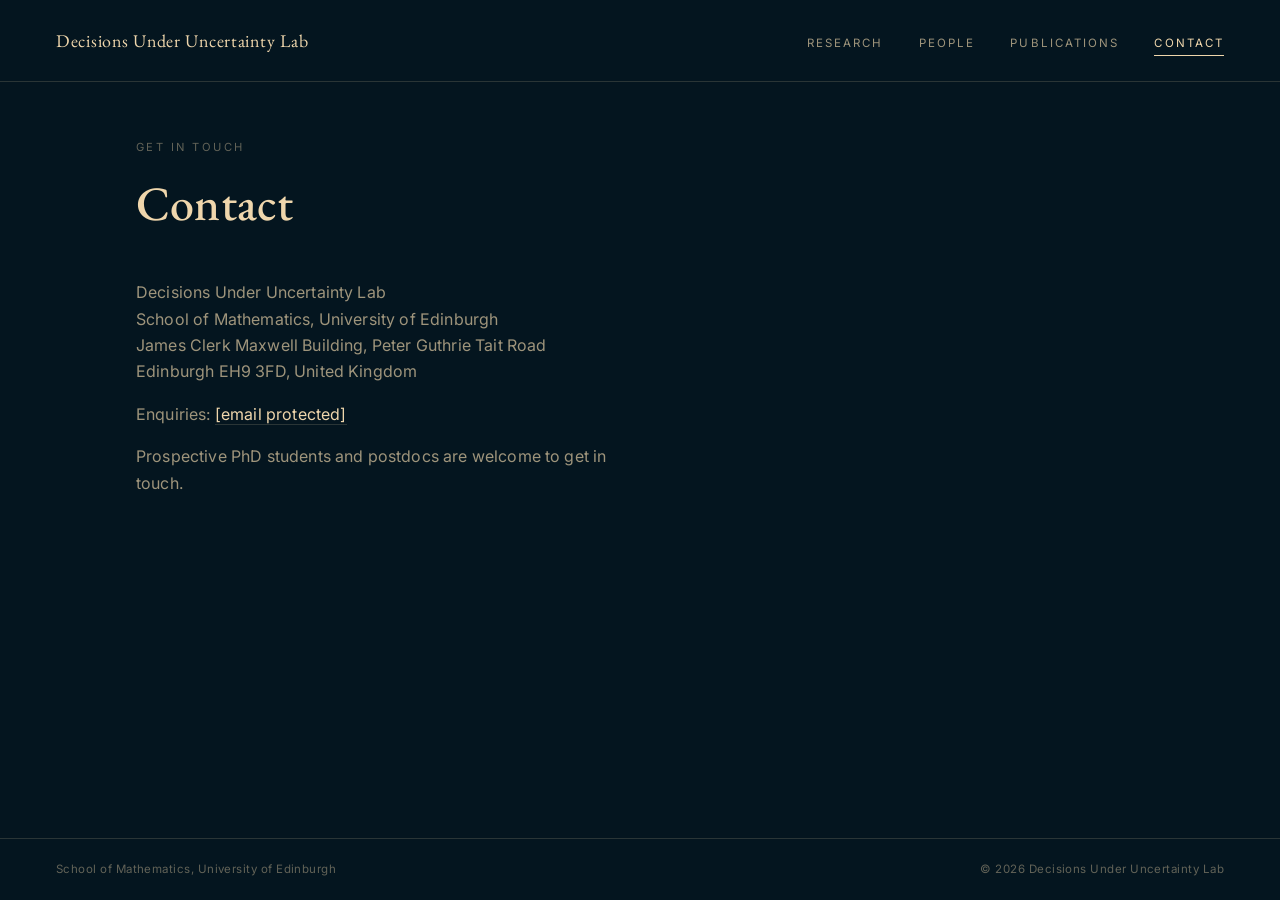
==== contact.html @ be4ba287 "Initial site: pages, styles, README" ====
<!doctype html>
<html lang="en">
<head>
<meta charset="utf-8">
<meta name="viewport" content="width=device-width, initial-scale=1">
<title>Contact · Decisions Under Uncertainty Lab</title>
<link rel="preconnect" href="https://fonts.googleapis.com">
<link rel="preconnect" href="https://fonts.gstatic.com" crossorigin>
<link href="https://fonts.googleapis.com/css2?family=EB+Garamond:ital,wght@0,400;0,500;1,400&family=Inter:wght@300;400;500&display=swap" rel="stylesheet">
<link rel="stylesheet" href="style.css">
</head>
<body>
<header class="site-header">
  <a class="wordmark" href="index.html">Decisions Under Uncertainty Lab</a>
  <nav class="site-nav">
    <a href="research.html">Research</a>
    <a href="people.html">People</a>
    <a href="publications.html">Publications</a>
    <a href="contact.html" class="active">Contact</a>
  </nav>
</header>
<main>
  <div class="wrap">
    <div class="page-head"><p class="eyebrow">Get in Touch</p><h1>Contact</h1></div>
    <div class="prose">
      <p>Decisions Under Uncertainty Lab<br>
      School of Mathematics, University of Edinburgh<br>
      James Clerk Maxwell Building, Peter Guthrie Tait Road<br>
      Edinburgh EH9 3FD, United Kingdom</p>
      <p>Enquiries: <a href="mailto:[email protected]">[email protected]</a></p>
      <p>Prospective PhD students and postdocs are welcome to get in touch.</p>
    </div>
  </div>
</main>
<footer class="site-footer">
  <span>School of Mathematics, University of Edinburgh</span>
  <span>© 2026 Decisions Under Uncertainty Lab</span>
</footer>
</body>
</html>
---- style.css ----
/* Decisions Under Uncertainty Lab — base styles */
/* Palette: ink #04151F · moss #183A37 · cream #EFD6AC */

:root{
  --ink:#04151F;
  --moss:#183A37;
  --cream:#EFD6AC;
  --cream-dim:rgba(239,214,172,0.66);
  --cream-faint:rgba(239,214,172,0.40);
  --hairline:rgba(239,214,172,0.16);
  --maxw:1120px;
  --pad:clamp(1.5rem,5vw,3.5rem);
}

*{box-sizing:border-box;border-radius:0;}
html{-webkit-text-size-adjust:100%;}
body{
  margin:0;
  background:var(--ink);
  color:var(--cream);
  font-family:"Inter",system-ui,-apple-system,"Segoe UI",Roboto,sans-serif;
  font-size:16px;
  font-weight:400;
  line-height:1.65;
  letter-spacing:0.01em;
  -webkit-font-smoothing:antialiased;
  text-rendering:optimizeLegibility;
  display:flex;
  flex-direction:column;
  min-height:100vh;
}

img{display:block;max-width:100%;border-radius:0;}
a{color:var(--cream);text-decoration:none;}

h1,h2,h3,h4{
  font-family:"EB Garamond",Georgia,serif;
  font-weight:500;
  line-height:1.12;
  margin:0;
  letter-spacing:0.005em;
}

.eyebrow{
  font-size:0.7rem;
  text-transform:uppercase;
  letter-spacing:0.22em;
  color:var(--cream-faint);
  margin:0 0 1.3rem;
  font-weight:400;
}

/* ---------- header ---------- */
.site-header{
  display:flex;
  align-items:baseline;
  justify-content:space-between;
  gap:1.5rem;
  padding:1.6rem var(--pad);
  border-bottom:1px solid var(--hairline);
  flex-wrap:wrap;
}
.wordmark{
  font-family:"EB Garamond",serif;
  font-size:1.12rem;
  letter-spacing:0.04em;
  white-space:nowrap;
}
.site-nav{display:flex;gap:2.2rem;}
.site-nav a{
  font-size:0.72rem;
  text-transform:uppercase;
  letter-spacing:0.18em;
  color:var(--cream-dim);
  padding-bottom:2px;
  transition:color .2s ease;
}
.site-nav a:hover{color:var(--cream);}
.site-nav a.active{color:var(--cream);border-bottom:1px solid var(--cream);}

/* ---------- layout ---------- */
main{flex:1 0 auto;}
.wrap{max-width:var(--maxw);margin:0 auto;padding:var(--pad);width:100%;}

/* ---------- home hero ---------- */
.home main{display:flex;align-items:center;}
.hero{max-width:720px;}
.hero h1{font-size:clamp(2.7rem,6.5vw,4.8rem);margin:0.2rem 0 1.6rem;}
.hero .lede{font-size:1.18rem;line-height:1.55;color:var(--cream-dim);max-width:46ch;}

/* ---------- page heads ---------- */
.page-head{margin-bottom:3rem;}
.page-head h1{font-size:clamp(2.1rem,4.5vw,3rem);}

/* ---------- people ---------- */
.role-group{margin-bottom:3rem;}
.role-label{
  font-size:0.7rem;text-transform:uppercase;letter-spacing:0.22em;
  color:var(--cream-faint);
  padding-bottom:0.9rem;margin-bottom:1.8rem;
  border-bottom:1px solid var(--hairline);
}
.people{display:grid;grid-template-columns:repeat(auto-fill,minmax(180px,1fr));gap:2.2rem 2rem;}
.person img{
  width:100%;
  aspect-ratio:4/5;
  object-fit:cover;
  filter:grayscale(100%) contrast(1.02);
  background:var(--moss);
  transition:filter .3s ease;
}
.person:hover img{filter:grayscale(100%) brightness(1.08);}
.person h3{font-size:1.15rem;margin:0.9rem 0 0.15rem;}
.person p{font-size:0.82rem;color:var(--cream-dim);margin:0;}

/* ---------- research ---------- */
.pillars{display:grid;grid-template-columns:repeat(auto-fit,minmax(240px,1fr));gap:2.4rem;}
.pillar{border-top:1px solid var(--hairline);padding-top:1.2rem;}
.pillar h3{font-size:1.4rem;margin-bottom:0.6rem;}
.pillar p{color:var(--cream-dim);font-size:0.95rem;margin:0;}
.applications{margin-top:3.5rem;border-top:1px solid var(--hairline);padding-top:1.6rem;}
.applications .eyebrow{margin-bottom:1rem;}
.app-list{display:flex;flex-wrap:wrap;gap:0.6rem 1.6rem;color:var(--cream-dim);font-size:0.95rem;}

/* ---------- prose ---------- */
.prose p{color:var(--cream-dim);max-width:52ch;}
.prose a{border-bottom:1px solid var(--hairline);}
.prose a:hover{border-color:var(--cream);}

/* ---------- footer ---------- */
.site-footer{
  flex-shrink:0;
  display:flex;justify-content:space-between;gap:1rem;flex-wrap:wrap;
  padding:1.3rem var(--pad);
  border-top:1px solid var(--hairline);
  font-size:0.72rem;letter-spacing:0.04em;color:var(--cream-faint);
}

/* ---------- responsive ---------- */
@media (max-width:620px){
  .site-header{flex-direction:column;align-items:flex-start;gap:1rem;}
  .site-nav{gap:1.4rem;flex-wrap:wrap;}
  .home main{align-items:flex-start;}
}
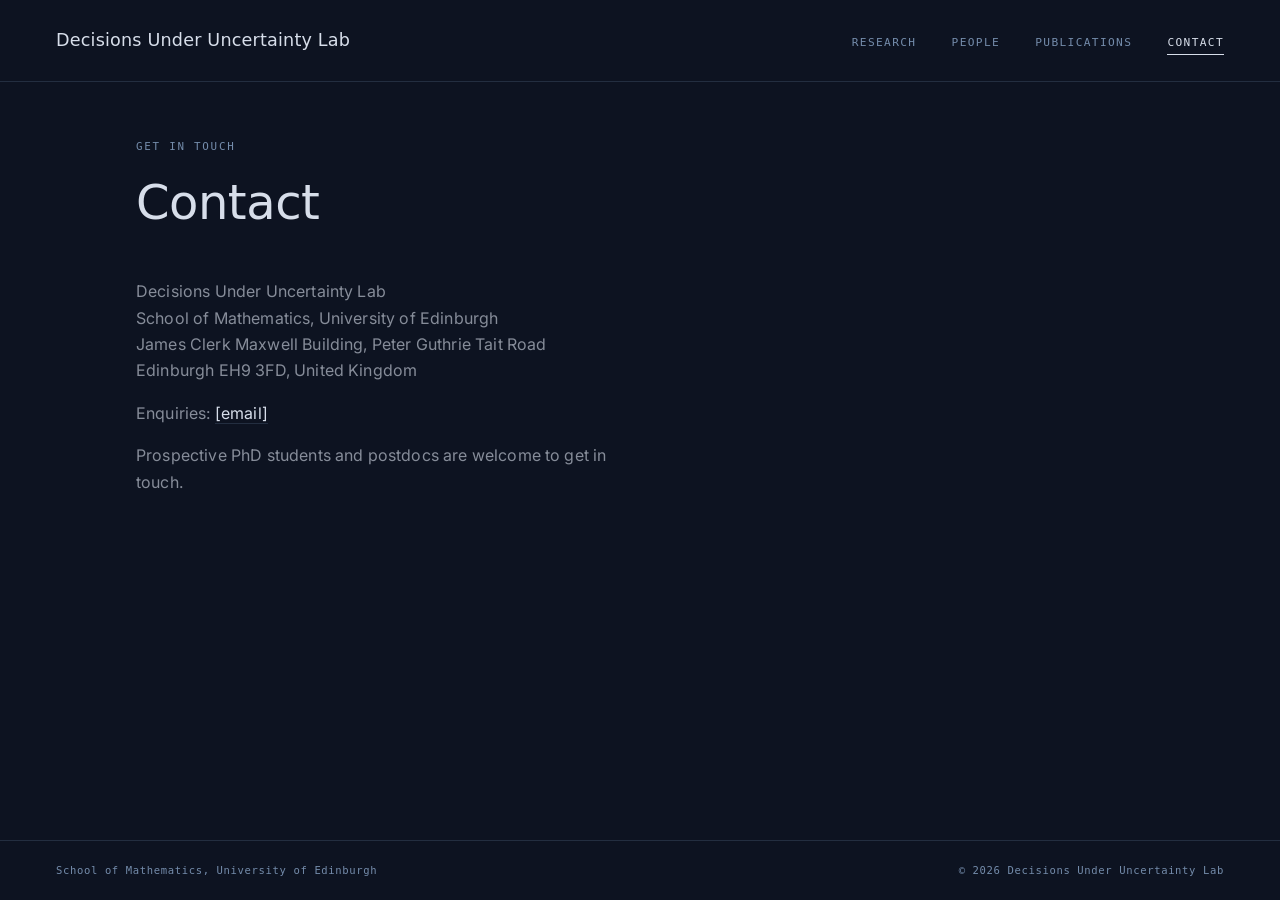
==== commit efa50c52: "minor changes" ====
--- a/contact.html
+++ b/contact.html
@@ -27,7 +27,7 @@
       School of Mathematics, University of Edinburgh<br>
       James Clerk Maxwell Building, Peter Guthrie Tait Road<br>
       Edinburgh EH9 3FD, United Kingdom</p>
-      <p>Enquiries: <a href="mailto:[email protected]">[email protected]</a></p>
+      <p>Enquiries: <a href="mailto:[email protected]">[email]</a></p>
       <p>Prospective PhD students and postdocs are welcome to get in touch.</p>
     </div>
   </div>
--- a/style.css
+++ b/style.css
@@ -1,13 +1,23 @@
 /* Decisions Under Uncertainty Lab — base styles */
-/* Palette: ink #04151F · moss #183A37 · cream #EFD6AC */
+/* Palette: ink-black #0D1321 · deep-space-blue #1D2D44 · blue-slate #3E5C76 · dusty-denim #748CAB */
 
 :root{
-  --ink:#04151F;
-  --moss:#183A37;
-  --cream:#EFD6AC;
-  --cream-dim:rgba(239,214,172,0.66);
-  --cream-faint:rgba(239,214,172,0.40);
-  --hairline:rgba(239,214,172,0.16);
+  /* core palette */
+  --ink-black:#0D1321;        /* page background */
+  --deep-space-blue:#1D2D44;  /* raised surfaces, portrait backing */
+  --blue-slate:#3E5C76;       /* borders, dividers, mid accents */
+  --dusty-denim:#748CAB;      /* secondary text, labels, nav */
+  --mist:#D7DEEA;             /* primary text + headings (added: palette has no light tone) */
+
+  /* derived */
+  --text-dim:rgba(215,222,234,0.60);
+  --hairline:rgba(116,140,171,0.22);
+
+  /* fonts */
+  --font-display:"Space Grotesk","Segoe UI",system-ui,sans-serif;
+  --font-body:"Inter",system-ui,-apple-system,"Segoe UI",Roboto,sans-serif;
+  --font-mono:"IBM Plex Mono",ui-monospace,"SFMono-Regular",Menlo,monospace;
+
   --maxw:1120px;
   --pad:clamp(1.5rem,5vw,3.5rem);
 }
@@ -16,9 +26,9 @@
 html{-webkit-text-size-adjust:100%;}
 body{
   margin:0;
-  background:var(--ink);
-  color:var(--cream);
-  font-family:"Inter",system-ui,-apple-system,"Segoe UI",Roboto,sans-serif;
+  background:var(--ink-black);
+  color:var(--mist);
+  font-family:var(--font-body);
   font-size:16px;
   font-weight:400;
   line-height:1.65;
@@ -31,21 +41,22 @@
 }
 
 img{display:block;max-width:100%;border-radius:0;}
-a{color:var(--cream);text-decoration:none;}
+a{color:var(--mist);text-decoration:none;}
 
 h1,h2,h3,h4{
-  font-family:"EB Garamond",Georgia,serif;
+  font-family:var(--font-display);
   font-weight:500;
   line-height:1.12;
+  letter-spacing:-0.01em;
   margin:0;
-  letter-spacing:0.005em;
 }
 
 .eyebrow{
-  font-size:0.7rem;
+  font-family:var(--font-mono);
+  font-size:0.68rem;
   text-transform:uppercase;
-  letter-spacing:0.22em;
-  color:var(--cream-faint);
+  letter-spacing:0.16em;
+  color:var(--dusty-denim);
   margin:0 0 1.3rem;
   font-weight:400;
 }
@@ -61,22 +72,24 @@
   flex-wrap:wrap;
 }
 .wordmark{
-  font-family:"EB Garamond",serif;
-  font-size:1.12rem;
-  letter-spacing:0.04em;
+  font-family:var(--font-display);
+  font-size:1.1rem;
+  font-weight:500;
+  letter-spacing:0.01em;
   white-space:nowrap;
 }
 .site-nav{display:flex;gap:2.2rem;}
 .site-nav a{
-  font-size:0.72rem;
+  font-family:var(--font-mono);
+  font-size:0.7rem;
   text-transform:uppercase;
-  letter-spacing:0.18em;
-  color:var(--cream-dim);
+  letter-spacing:0.12em;
+  color:var(--dusty-denim);
   padding-bottom:2px;
   transition:color .2s ease;
 }
-.site-nav a:hover{color:var(--cream);}
-.site-nav a.active{color:var(--cream);border-bottom:1px solid var(--cream);}
+.site-nav a:hover{color:var(--mist);}
+.site-nav a.active{color:var(--mist);border-bottom:1px solid var(--mist);}
 
 /* ---------- layout ---------- */
 main{flex:1 0 auto;}
@@ -86,7 +99,7 @@
 .home main{display:flex;align-items:center;}
 .hero{max-width:720px;}
 .hero h1{font-size:clamp(2.7rem,6.5vw,4.8rem);margin:0.2rem 0 1.6rem;}
-.hero .lede{font-size:1.18rem;line-height:1.55;color:var(--cream-dim);max-width:46ch;}
+.hero .lede{font-size:1.18rem;line-height:1.55;color:var(--text-dim);max-width:46ch;}
 
 /* ---------- page heads ---------- */
 .page-head{margin-bottom:3rem;}
@@ -95,8 +108,9 @@
 /* ---------- people ---------- */
 .role-group{margin-bottom:3rem;}
 .role-label{
-  font-size:0.7rem;text-transform:uppercase;letter-spacing:0.22em;
-  color:var(--cream-faint);
+  font-family:var(--font-mono);
+  font-size:0.68rem;text-transform:uppercase;letter-spacing:0.16em;
+  color:var(--dusty-denim);
   padding-bottom:0.9rem;margin-bottom:1.8rem;
   border-bottom:1px solid var(--hairline);
 }
@@ -106,26 +120,26 @@
   aspect-ratio:4/5;
   object-fit:cover;
   filter:grayscale(100%) contrast(1.02);
-  background:var(--moss);
+  background:var(--deep-space-blue);
   transition:filter .3s ease;
 }
-.person:hover img{filter:grayscale(100%) brightness(1.08);}
+.person:hover img{filter:grayscale(100%) brightness(1.1);}
 .person h3{font-size:1.15rem;margin:0.9rem 0 0.15rem;}
-.person p{font-size:0.82rem;color:var(--cream-dim);margin:0;}
+.person p{font-size:0.82rem;color:var(--dusty-denim);margin:0;}
 
 /* ---------- research ---------- */
 .pillars{display:grid;grid-template-columns:repeat(auto-fit,minmax(240px,1fr));gap:2.4rem;}
 .pillar{border-top:1px solid var(--hairline);padding-top:1.2rem;}
 .pillar h3{font-size:1.4rem;margin-bottom:0.6rem;}
-.pillar p{color:var(--cream-dim);font-size:0.95rem;margin:0;}
+.pillar p{color:var(--text-dim);font-size:0.95rem;margin:0;}
 .applications{margin-top:3.5rem;border-top:1px solid var(--hairline);padding-top:1.6rem;}
 .applications .eyebrow{margin-bottom:1rem;}
-.app-list{display:flex;flex-wrap:wrap;gap:0.6rem 1.6rem;color:var(--cream-dim);font-size:0.95rem;}
+.app-list{display:flex;flex-wrap:wrap;gap:0.6rem 1.6rem;color:var(--text-dim);font-size:0.95rem;}
 
 /* ---------- prose ---------- */
-.prose p{color:var(--cream-dim);max-width:52ch;}
+.prose p{color:var(--text-dim);max-width:52ch;}
 .prose a{border-bottom:1px solid var(--hairline);}
-.prose a:hover{border-color:var(--cream);}
+.prose a:hover{border-color:var(--mist);}
 
 /* ---------- footer ---------- */
 .site-footer{
@@ -133,7 +147,8 @@
   display:flex;justify-content:space-between;gap:1rem;flex-wrap:wrap;
   padding:1.3rem var(--pad);
   border-top:1px solid var(--hairline);
-  font-size:0.72rem;letter-spacing:0.04em;color:var(--cream-faint);
+  font-family:var(--font-mono);
+  font-size:0.66rem;letter-spacing:0.06em;color:var(--dusty-denim);
 }
 
 /* ---------- responsive ---------- */
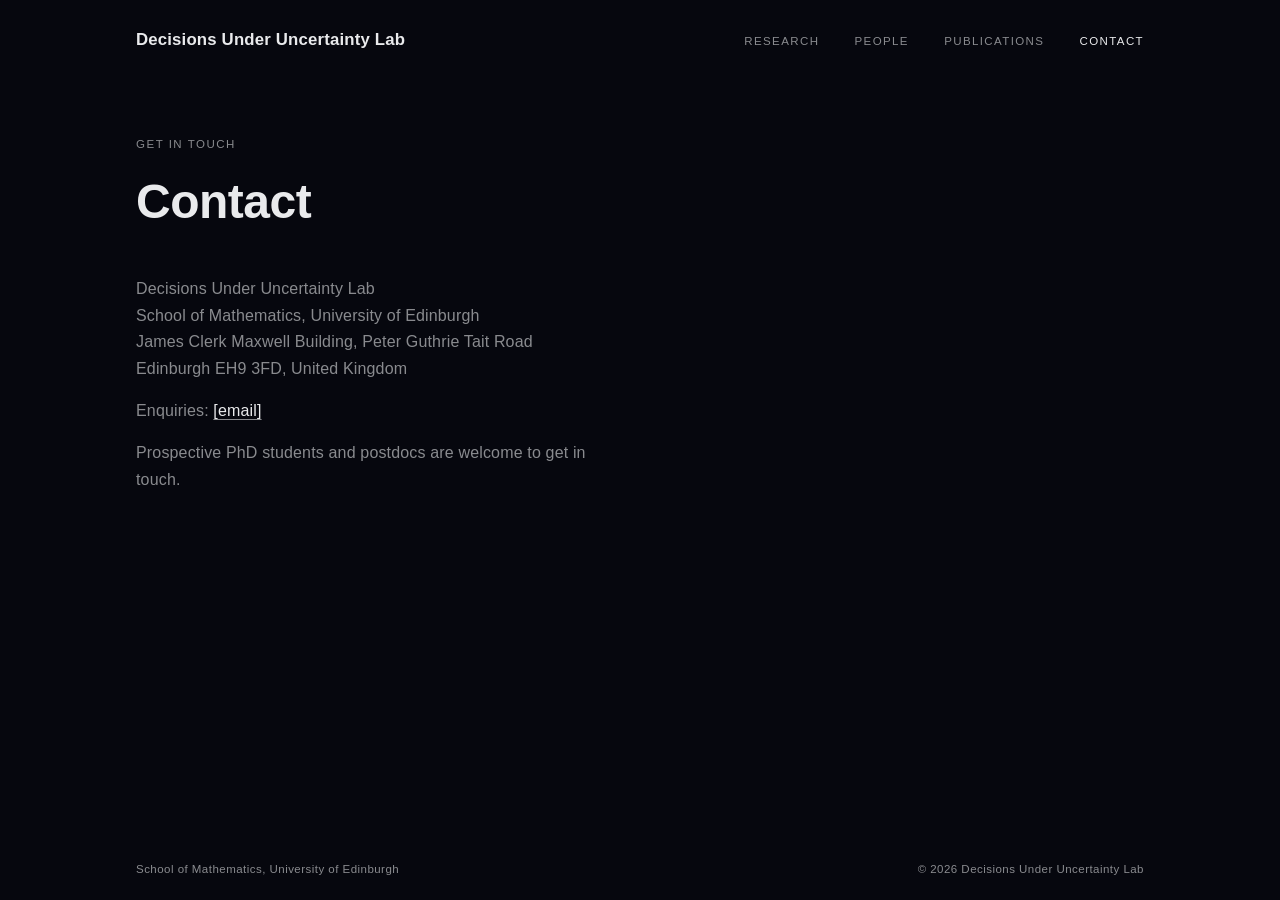
==== commit d3262a91: "all good" ====
--- a/contact.html
+++ b/contact.html
@@ -8,6 +8,8 @@
 <link rel="preconnect" href="https://fonts.gstatic.com" crossorigin>
 <link href="https://fonts.googleapis.com/css2?family=EB+Garamond:ital,wght@0,400;0,500;1,400&family=Inter:wght@300;400;500&display=swap" rel="stylesheet">
 <link rel="stylesheet" href="style.css">
+<link rel="icon" href="favicon.jpg" type="image/jpg">
+<link rel="apple-touch-icon" href="favicon.jpg">
 </head>
 <body>
 <header class="site-header">
--- a/style.css
+++ b/style.css
@@ -1,22 +1,13 @@
 /* Decisions Under Uncertainty Lab — base styles */
-/* Palette: ink-black #0D1321 · deep-space-blue #1D2D44 · blue-slate #3E5C76 · dusty-denim #748CAB */
+/* Palette: black #06070E · pine-teal #29524A */
 
 :root{
-  /* core palette */
-  --ink-black:#0D1321;        /* page background */
-  --deep-space-blue:#1D2D44;  /* raised surfaces, portrait backing */
-  --blue-slate:#3E5C76;       /* borders, dividers, mid accents */
-  --dusty-denim:#748CAB;      /* secondary text, labels, nav */
-  --mist:#D7DEEA;             /* primary text + headings (added: palette has no light tone) */
+  --black:#06070E;
+  --pine-teal:#29524A;
+  --text:#E9EAEC;
+  --text-dim:rgba(233,234,236,0.58);
 
-  /* derived */
-  --text-dim:rgba(215,222,234,0.60);
-  --hairline:rgba(116,140,171,0.22);
-
-  /* fonts */
-  --font-display:"Space Grotesk","Segoe UI",system-ui,sans-serif;
-  --font-body:"Inter",system-ui,-apple-system,"Segoe UI",Roboto,sans-serif;
-  --font-mono:"IBM Plex Mono",ui-monospace,"SFMono-Regular",Menlo,monospace;
+  --font:"Helvetica Neue",Helvetica,Arial,sans-serif;
 
   --maxw:1120px;
   --pad:clamp(1.5rem,5vw,3.5rem);
@@ -26,9 +17,9 @@
 html{-webkit-text-size-adjust:100%;}
 body{
   margin:0;
-  background:var(--ink-black);
-  color:var(--mist);
-  font-family:var(--font-body);
+  background:var(--black);
+  color:var(--text);
+  font-family:var(--font);
   font-size:16px;
   font-weight:400;
   line-height:1.65;
@@ -41,24 +32,23 @@
 }
 
 img{display:block;max-width:100%;border-radius:0;}
-a{color:var(--mist);text-decoration:none;}
+a{color:var(--text);text-decoration:none;}
 
 h1,h2,h3,h4{
-  font-family:var(--font-display);
-  font-weight:500;
+  font-family:var(--font);
+  font-weight:600;
   line-height:1.12;
   letter-spacing:-0.01em;
   margin:0;
 }
 
 .eyebrow{
-  font-family:var(--font-mono);
-  font-size:0.68rem;
+  font-size:0.72rem;
   text-transform:uppercase;
-  letter-spacing:0.16em;
-  color:var(--dusty-denim);
+  letter-spacing:0.13em;
+  color:var(--text-dim);
   margin:0 0 1.3rem;
-  font-weight:400;
+  font-weight:500;
 }
 
 /* ---------- header ---------- */
@@ -67,29 +57,21 @@
   align-items:baseline;
   justify-content:space-between;
   gap:1.5rem;
-  padding:1.6rem var(--pad);
-  border-bottom:1px solid var(--hairline);
+  padding:1.6rem calc(max(0px, 100% - var(--maxw)) / 2 + var(--pad));
   flex-wrap:wrap;
 }
-.wordmark{
-  font-family:var(--font-display);
-  font-size:1.1rem;
-  font-weight:500;
-  letter-spacing:0.01em;
-  white-space:nowrap;
-}
+.wordmark{font-size:1.05rem;font-weight:600;letter-spacing:0.01em;white-space:nowrap;}
 .site-nav{display:flex;gap:2.2rem;}
 .site-nav a{
-  font-family:var(--font-mono);
-  font-size:0.7rem;
+  font-size:0.72rem;
   text-transform:uppercase;
   letter-spacing:0.12em;
-  color:var(--dusty-denim);
-  padding-bottom:2px;
+  font-weight:500;
+  color:var(--text-dim);
   transition:color .2s ease;
 }
-.site-nav a:hover{color:var(--mist);}
-.site-nav a.active{color:var(--mist);border-bottom:1px solid var(--mist);}
+.site-nav a:hover{color:var(--text);}
+.site-nav a.active{color:var(--text);}
 
 /* ---------- layout ---------- */
 main{flex:1 0 auto;}
@@ -97,9 +79,12 @@
 
 /* ---------- home hero ---------- */
 .home main{display:flex;align-items:center;}
-.hero{max-width:720px;}
+.hero{display:flex;align-items:stretch;gap:clamp(2rem,5vw,4rem);}
+.hero-text{flex:1 1 auto;max-width:620px;}
 .hero h1{font-size:clamp(2.7rem,6.5vw,4.8rem);margin:0.2rem 0 1.6rem;}
 .hero .lede{font-size:1.18rem;line-height:1.55;color:var(--text-dim);max-width:46ch;}
+.hero-media{flex:0 0 clamp(220px,30%,360px);}
+.hero-media img{width:100%;height:100%;object-fit:cover;background:var(--pine-teal);}
 
 /* ---------- page heads ---------- */
 .page-head{margin-bottom:3rem;}
@@ -108,50 +93,47 @@
 /* ---------- people ---------- */
 .role-group{margin-bottom:3rem;}
 .role-label{
-  font-family:var(--font-mono);
-  font-size:0.68rem;text-transform:uppercase;letter-spacing:0.16em;
-  color:var(--dusty-denim);
-  padding-bottom:0.9rem;margin-bottom:1.8rem;
-  border-bottom:1px solid var(--hairline);
+  font-size:0.72rem;text-transform:uppercase;letter-spacing:0.13em;
+  font-weight:500;color:var(--text-dim);margin-bottom:1.6rem;
 }
 .people{display:grid;grid-template-columns:repeat(auto-fill,minmax(180px,1fr));gap:2.2rem 2rem;}
 .person img{
-  width:100%;
-  aspect-ratio:4/5;
-  object-fit:cover;
+  width:100%;aspect-ratio:4/5;object-fit:cover;
   filter:grayscale(100%) contrast(1.02);
-  background:var(--deep-space-blue);
+  background:var(--pine-teal);
   transition:filter .3s ease;
 }
 .person:hover img{filter:grayscale(100%) brightness(1.1);}
-.person h3{font-size:1.15rem;margin:0.9rem 0 0.15rem;}
-.person p{font-size:0.82rem;color:var(--dusty-denim);margin:0;}
+.person h3{font-size:1.15rem;font-weight:600;margin:0.9rem 0 0.15rem;}
+.person p{font-size:0.82rem;color:var(--text-dim);margin:0;}
 
 /* ---------- research ---------- */
 .pillars{display:grid;grid-template-columns:repeat(auto-fit,minmax(240px,1fr));gap:2.4rem;}
-.pillar{border-top:1px solid var(--hairline);padding-top:1.2rem;}
-.pillar h3{font-size:1.4rem;margin-bottom:0.6rem;}
+.pillar h3{font-size:1.4rem;font-weight:600;margin-bottom:0.6rem;}
 .pillar p{color:var(--text-dim);font-size:0.95rem;margin:0;}
-.applications{margin-top:3.5rem;border-top:1px solid var(--hairline);padding-top:1.6rem;}
+.applications{margin-top:3.5rem;}
 .applications .eyebrow{margin-bottom:1rem;}
 .app-list{display:flex;flex-wrap:wrap;gap:0.6rem 1.6rem;color:var(--text-dim);font-size:0.95rem;}
 
 /* ---------- prose ---------- */
 .prose p{color:var(--text-dim);max-width:52ch;}
-.prose a{border-bottom:1px solid var(--hairline);}
-.prose a:hover{border-color:var(--mist);}
+.prose a{text-decoration:underline;text-underline-offset:3px;text-decoration-color:var(--text-dim);}
+.prose a:hover{text-decoration-color:var(--text);}
 
 /* ---------- footer ---------- */
 .site-footer{
   flex-shrink:0;
   display:flex;justify-content:space-between;gap:1rem;flex-wrap:wrap;
-  padding:1.3rem var(--pad);
-  border-top:1px solid var(--hairline);
-  font-family:var(--font-mono);
-  font-size:0.66rem;letter-spacing:0.06em;color:var(--dusty-denim);
+  padding:1.3rem calc(max(0px, 100% - var(--maxw)) / 2 + var(--pad));
+  font-size:0.72rem;letter-spacing:0.04em;color:var(--text-dim);
 }
 
 /* ---------- responsive ---------- */
+@media (max-width:760px){
+  .hero{flex-direction:column;align-items:flex-start;}
+  .hero-media{flex:none;width:100%;max-width:320px;}
+  .hero-media img{height:auto;aspect-ratio:4/5;}
+}
 @media (max-width:620px){
   .site-header{flex-direction:column;align-items:flex-start;gap:1rem;}
   .site-nav{gap:1.4rem;flex-wrap:wrap;}
